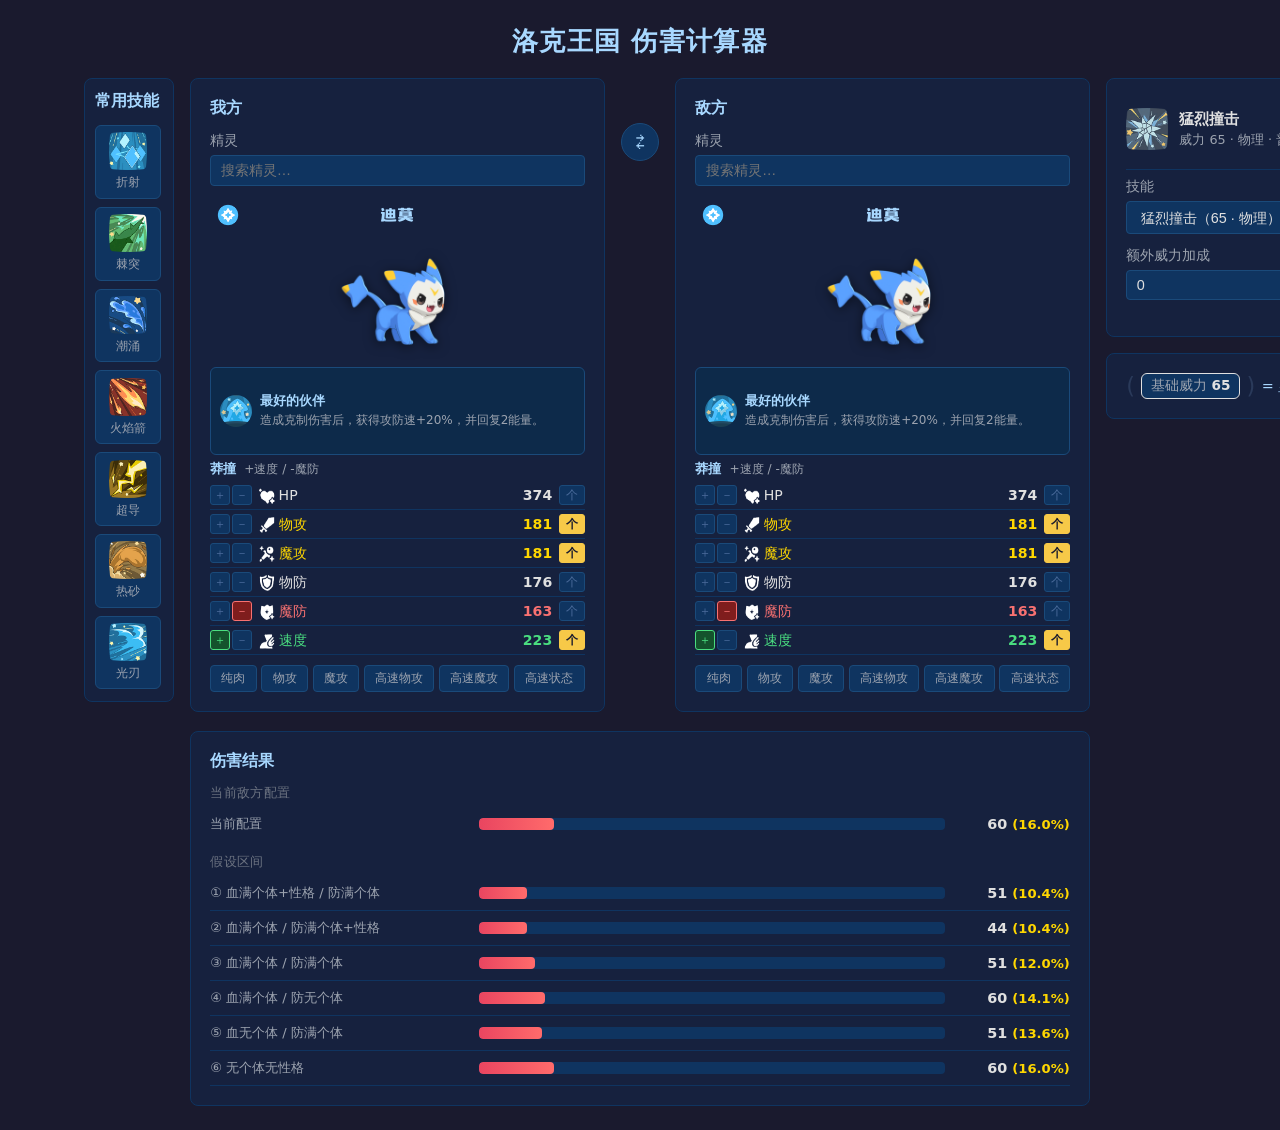
==== index.html @ 35000015 "update" ====
<!DOCTYPE html>
<html lang="zh-CN">
<head>
  <meta charset="UTF-8">
  <meta name="viewport" content="width=device-width, initial-scale=1.0">
  <title>洛克王国 伤害计算器</title>
  <link rel="stylesheet" href="style.css">
</head>
<body>
  <div class="app">
    <h1>洛克王国 伤害计算器</h1>

    <div class="battle-row">
      <section class="panel common-moves-panel">
        <h2>常用技能</h2>
        <div id="common-moves" class="common-moves-grid"></div>
      </section>

      <section class="panel attacker-panel">
        <h2>我方</h2>
        <label>精灵
          <div class="csearch-wrap">
            <input type="text" id="attacker-search-input" class="csearch-input" placeholder="搜索精灵…" autocomplete="off" spellcheck="false">
            <div id="attacker-search-list" class="csearch-list" hidden></div>
          </div>
          <select id="attacker-select" hidden></select>
        </label>
        <div id="attacker-stats" class="stat-grid"></div>
        <div id="attacker-presets" class="attacker-presets"></div>
      </section>

      <div class="swap-col">
        <button id="swap-btn" title="交换攻守精灵">⇄</button>
      </div>

      <section class="panel defender-panel">
        <h2>敌方</h2>
        <label>精灵
          <div class="csearch-wrap">
            <input type="text" id="defender-search-input" class="csearch-input" placeholder="搜索精灵…" autocomplete="off" spellcheck="false">
            <div id="defender-search-list" class="csearch-list" hidden></div>
          </div>
          <select id="defender-select" hidden></select>
        </label>
        <div id="defender-stats" class="stat-grid"></div>
        <div id="defender-presets" class="attacker-presets"></div>
      </section>
      <div class="move-col">
        <section class="panel move-panel">
          <div id="move-info-bar" class="move-info-bar"></div>
          <label class="move-select-label">技能<select id="move-select"></select></label>
          <div class="param-row">
            <label>额外威力加成<input id="extra-power" type="number" value="0" min="0"></label>
            <label>我方攻击 Buff<input id="atk-buff" type="number" value="0" step="1"></label>
            <label>敌方防守 Buff<input id="def-buff" type="number" value="0" step="1"></label>
          </div>
        </section>
        <section class="panel power-panel" id="power-panel">
          <div id="power-breakdown" class="power-breakdown"></div>
        </section>
      </div>
    </div>

    <section class="panel result-panel" id="result-panel" hidden>
      <h2>伤害结果</h2>
      <p class="result-subtitle">当前敌方配置</p>
      <div id="result-current"></div>
      <p class="result-subtitle" style="margin-top:0.8rem">假设区间</p>
      <div id="result-bars"></div>
    </section>
  </div>

  <script src="data/moves.js"></script>
  <script src="data/creatures.js"></script>
  <script src="calculator.js"></script>
  <script src="app.js"></script>
</body>
</html>
---- style.css ----
@font-face {
  font-family: "MIANFEIZITI";
  src: url("assets/fonts/MIANFEIZITI.ttf") format("truetype");
}

*, *::before, *::after { box-sizing: border-box; margin: 0; padding: 0; }

body {
  font-family: 'Segoe UI', system-ui, sans-serif;
  background: #1a1a2e;
  color: #e0e0e0;
  min-height: 100vh;
  padding: 1.5rem;
}

.app { max-width: 900px; margin: 0 auto; display: flex; flex-direction: column; gap: 1.2rem; }

h1 { text-align: center; font-size: 1.6rem; color: #a8d8ff; letter-spacing: 0.05em; }
h2 { font-size: 1rem; color: #a8d8ff; margin-bottom: 0.8rem; }

.panel { background: #16213e; border: 1px solid #0f3460; border-radius: 8px; padding: 1.2rem; }

.battle-row {
  display: grid;
  grid-template-columns: auto 1fr auto 1fr auto;
  gap: 1rem;
  align-items: start;
  margin-left: calc(-90px - 1rem);
  width: calc(100% + 90px + 1rem + 600px + 1rem);
}
.common-moves-panel { width: 90px; padding: 0.75rem 0.6rem; flex-shrink: 0; }
.move-col { width: 600px; display: flex; flex-direction: column; gap: 1rem; }
.move-col .power-panel { margin: 0; }

/* 精灵搜索下拉 */
.csearch-wrap { position: relative; }

.csearch-input {
  background: #0f3460;
  color: #e0e0e0;
  border: 1px solid #1a4a7a;
  border-radius: 4px;
  padding: 0.4rem 0.6rem;
  font-size: 0.9rem;
  width: 100%;
}
.csearch-input:focus { outline: 2px solid #a8d8ff; }

.csearch-list {
  position: absolute;
  top: calc(100% + 2px);
  left: 0; right: 0;
  background: #0f3460;
  border: 1px solid #1a4a7a;
  border-radius: 4px;
  max-height: 220px;
  overflow-y: auto;
  z-index: 100;
  box-shadow: 0 4px 12px rgba(0,0,0,0.5);
}

.csearch-item {
  padding: 0.35rem 0.6rem;
  font-size: 0.88rem;
  cursor: pointer;
  color: #e0e0e0;
}
.csearch-item:hover { background: #1a4a7a; color: #fff; }

.swap-col {
  display: flex;
  align-items: center;
  justify-content: center;
  padding-top: 2.8rem;
}

#swap-btn {
  background: #0f3460;
  border: 1px solid #1a4a7a;
  border-radius: 50%;
  color: #a8d8ff;
  font-size: 1.3rem;
  width: 2.4rem;
  height: 2.4rem;
  cursor: pointer;
  display: flex;
  align-items: center;
  justify-content: center;
  transition: background 0.15s, color 0.15s, transform 0.2s;
  line-height: 1;
}
#swap-btn:hover { background: #1a4a7a; color: #fff; transform: rotate(180deg); }

label { display: flex; flex-direction: column; gap: 0.3rem; font-size: 0.85rem; color: #9ca3af; }

select, input[type="number"] {
  background: #0f3460;
  color: #e0e0e0;
  border: 1px solid #1a4a7a;
  border-radius: 4px;
  padding: 0.4rem 0.6rem;
  font-size: 0.9rem;
  width: 100%;
}
select:focus, input:focus { outline: 2px solid #a8d8ff; }

.stat-grid { margin-top: 0.8rem; }
.stat-label {
  position: relative;
  display: flex;
  align-items: center;
  gap: 0.4rem;
  color: #a8d8ff;
  margin-bottom: 0.4rem;
  height: 32px;
}
.stat-label-name {
  font-size: 1.1rem;
  white-space: nowrap;
  position: absolute;
  left: 50%;
  transform: translateX(-50%);
  font-family: "MIANFEIZITI" !important;
  font-variant-numeric: tabular-nums;
  font-feature-settings: 'tnum';
}
.stat-label-types { display: flex; align-items: center; gap: 0.25rem; flex-shrink: 0; }
.stat-label .boss-btn { margin-left: auto; flex-shrink: 0; }
.stat-row {
  display: flex;
  justify-content: space-between;
  padding: 0.2rem 0;
  font-size: 0.88rem;
  border-bottom: 1px solid #0f3460;
}
.stat-row span:last-child { font-weight: 600; color: #e0e0e0; }

/* 我方可交互属性行 */
.stat-row--interactive {
  display: flex;
  align-items: center;
  gap: 0.4rem;
  padding: 0.25rem 0;
  border-bottom: 1px solid #0f3460;
}
.stat-row--interactive .stat-name  { flex: 1; font-size: 0.88rem; }
.stat-row--interactive .stat-value { font-weight: 600; color: #e0e0e0; font-size: 0.88rem; min-width: 2.8rem; text-align: right; }

.nature-btns { display: flex; gap: 2px; flex-shrink: 0; }

.nature-btn {
  width: 20px; height: 20px;
  border: 1px solid #1a4a7a;
  border-radius: 3px;
  font-size: 0.72rem;
  cursor: pointer;
  background: #0f3460;
  color: #4a6a9a;
  display: flex; align-items: center; justify-content: center;
  line-height: 1;
  transition: background 0.15s, color 0.15s;
}
.nature-btn--plus.active  { background: #14532d; border-color: #4ade80; color: #4ade80; }
.nature-btn--minus.active { background: #7f1d1d; border-color: #f87171; color: #f87171; }
.nature-btn:not(.active):hover { background: #1a4a7a; color: #9ca3af; }

.stat--iv     { color: #ffd700 !important; }
.stat--boost  { color: #4ade80 !important; }
.stat--reduce { color: #f87171 !important; }

/* creature number */
.creature-no {
  font-size: 0.75rem;
  color: #6b7280;
  margin-right: 0.4rem;
  font-variant-numeric: tabular-nums;
}

/* stat icons */
.stat-icon {
  width: 16px;
  height: 16px;
  vertical-align: middle;
  margin-right: 4px;
  image-rendering: auto;
}

/* type badges */
.type-icon {
  height: 28px;
  width: auto;
  vertical-align: middle;
  margin-left: 4px;
  border-radius: 3px;
}
.type-badge {
  display: inline-block;
  padding: 1px 7px;
  border-radius: 10px;
  font-size: 0.75rem;
  font-weight: 600;
  color: #fff;
  vertical-align: middle;
  margin-left: 4px;
  text-shadow: 0 1px 2px rgba(0,0,0,0.5);
}

/* creature image */
.creature-img-area {
  position: relative;
}
.boss-btn {
  width: 32px;
  height: 32px;
  padding: 0;
  background: #1a1a2e;
  border: 2px solid #4a6a9a;
  border-radius: 50%;
  color: #9ca3af;
  font-size: 0.75rem;
  cursor: pointer;
  display: flex;
  align-items: center;
  justify-content: center;
  transition: background 0.15s, color 0.15s, border-color 0.15s;
}
.boss-btn:hover { background: #1a4a7a; color: #e0e0e0; }
.boss-btn.active { background: #7c2d12; border-color: #f97316; color: #f97316; font-weight: 600; }

.creature-img-wrap {
  display: flex;
  align-items: center;
  justify-content: center;
  margin: 0.6rem 0 0.4rem;
}
.creature-img-wrap.has-forms {
  justify-content: space-between;
}
.form-arrow {
  display: flex;
  flex-direction: column;
  align-items: center;
  gap: 0.2rem;
  background: rgba(168,216,255,0.05);
  border: 1px solid rgba(168,216,255,0.2);
  border-radius: 8px;
  color: #a8d8ff;
  cursor: pointer;
  padding: 0.5rem 0.7rem;
  opacity: 0.55;
  transition: opacity 0.15s, background 0.15s;
  flex-shrink: 0;
}
.form-arrow:hover { opacity: 1; background: rgba(168,216,255,0.12); }
.arrow-icon { font-size: 2.4rem; line-height: 1; }
.arrow-text { font-size: 0.7rem; white-space: nowrap; }
.creature-img {
  max-height: 120px;
  max-width: 100%;
  image-rendering: auto;
  filter: drop-shadow(0 2px 6px rgba(0,0,0,0.5));
}

.ability-block {
  display: flex;
  align-items: center;
  gap: 0.5rem;
  padding: 0.45rem 0.55rem;
  margin-bottom: 0.35rem;
  background: #0d2a4a;
  border: 1px solid #1a4a7a;
  border-radius: 6px;
  height: 5.5rem;
  overflow: hidden;
  box-sizing: border-box;
}
.ability-icon {
  width: 32px;
  height: 32px;
  border-radius: 4px;
  flex-shrink: 0;
}
.ability-info {
  display: flex;
  flex-direction: column;
  gap: 0.15rem;
  min-width: 0;
}
.ability-name {
  font-size: 0.82rem;
  font-weight: 600;
  color: #a8d8ff;
}
.ability-desc {
  font-size: 0.75rem;
  color: #9ca3af;
  line-height: 1.4;
}

.nature-label {
  font-size: 0.82rem;
  color: #9ca3af;
  margin: 0.3rem 0 0.2rem;
  display: flex;
  gap: 0.5rem;
  align-items: baseline;
}
.nature-name  { color: #a8d8ff; font-weight: 600; }
.nature-detail { font-size: 0.76rem; }

.iv-btn {
  flex-shrink: 0;
  padding: 0 6px; height: 20px;
  border: 1px solid #1a4a7a;
  border-radius: 3px;
  font-size: 0.72rem;
  cursor: pointer;
  background: #0f3460;
  color: #4a6a9a;
  transition: background 0.15s, color 0.15s;
}
.iv-btn.active { background: #f7c948; border-color: #f7c948; color: #1a1a2e; font-weight: 700; }
.iv-btn:not(.active):hover { background: #1a4a7a; color: #9ca3af; }

/* 预设配方按钮栏 */
.attacker-presets { display: flex; flex-wrap: nowrap; gap: 0.3rem; margin-top: 0.6rem; }
.preset-btn {
  flex: 1 1 auto;
  text-align: center;
  padding: 0.25rem 0;
  background: #0f3460; border: 1px solid #1a4a7a; border-radius: 4px;
  cursor: pointer; color: #9ca3af; font-size: 0.78rem;
  white-space: nowrap;
  transition: background 0.15s, border-color 0.15s, color 0.15s;
}
.preset-btn:hover { background: #1a4a7a; color: #e0e0e0; }
.preset-btn.active { border-color: #a8d8ff; color: #a8d8ff; background: #0d2a50; }

/* 常用技能快捷栏 */
.common-moves-grid { display: flex; flex-direction: column; gap: 0.5rem; margin-top: 0.4rem; }
.common-move-btn {
  display: flex; flex-direction: column; align-items: center; gap: 0.25rem;
  padding: 0.4rem 0.5rem; width: 66px;
  background: #0f3460; border: 1px solid #1a4a7a; border-radius: 6px;
  cursor: pointer; color: #9ca3af; font-size: 0.75rem;
  transition: background 0.15s, border-color 0.15s, color 0.15s;
  overflow: hidden;
}
.common-move-btn img { width: 38px; height: 38px; border-radius: 4px; }
.common-move-btn:hover { background: #1a4a7a; color: #e0e0e0; }
.common-move-btn.active { border-color: #a8d8ff; color: #a8d8ff; background: #0d2a50; }

/* 技能信息栏（下拉框上方）*/
.move-info-bar {
  display: flex; align-items: center; gap: 0.7rem;
  padding: 0 0 0.6rem; margin-bottom: 0.5rem;
  border-bottom: 1px solid #0f3460;
  height: 4.5rem; overflow: hidden; box-sizing: border-box;
}

.move-effect-toggles {
  margin-left: auto;
  display: flex;
  flex-direction: column;
  gap: 4px;
  align-self: center;
  flex-shrink: 0;
}

/* 威力计算过程 */
.power-breakdown {
  display: flex;
  align-items: center;
  flex-wrap: wrap;
  gap: 0.4rem;
  font-size: 0.85rem;
}
.pw-chip {
  padding: 0.2rem 0.55rem;
  background: #0f3460;
  border: 1px solid #1a4a7a;
  border-radius: 6px;
  color: #9ca3af;
  white-space: nowrap;
}
.pw-chip b { color: #e0e0e0; }
.pw-chip--base   { border-color: #e0e0e0; color: #9ca3af; }
.pw-chip--base b { color: #e0e0e0; }
.pw-chip--bonus  { border-color: #a8d8ff; color: #9ca3af; }
.pw-chip--bonus b { color: #a8d8ff; }
.pw-chip--buff   { border-color: #4ade80; color: #9ca3af; }
.pw-chip--buff b { color: #4ade80; }
.pw-chip--stab   { border-color: #f7c948; color: #9ca3af; }
.pw-chip--stab b { color: #f7c948; }
.pw-chip--super  { border-color: #f87171; color: #9ca3af; }
.pw-chip--super b { color: #f87171; }
.pw-chip--resist { border-color: #60a5fa; color: #9ca3af; }
.pw-chip--resist b { color: #60a5fa; }
.pw-sep   { color: #4a6a9a; font-size: 0.8rem; }
.pw-paren { color: #2a3a5a; font-size: 1.4rem; line-height: 1; }
.pw-result { font-size: 0.9rem; color: #a8d8ff; }
.pw-result b { font-size: 1rem; color: #fff; }
.energy-stepper {
  display: flex;
  align-items: center;
  gap: 4px;
}
.stepper-label {
  font-size: 0.73rem;
  color: #9ca3af;
  white-space: nowrap;
}
.stepper-btn {
  width: 22px; height: 22px;
  border: 1px solid #1a4a7a;
  border-radius: 3px;
  font-size: 1rem;
  line-height: 1;
  cursor: pointer;
  background: #0f3460;
  color: #a8d8ff;
  display: flex; align-items: center; justify-content: center;
  transition: background 0.15s;
}
.stepper-btn:hover { background: #1a4a7a; }
.stepper-val {
  min-width: 1.4rem;
  text-align: center;
  font-weight: 700;
  color: #e0e0e0;
  font-size: 0.9rem;
}

.effect-toggle {
  padding: 2px 8px;
  border: 1px solid #1a4a7a;
  border-radius: 4px;
  font-size: 0.75rem;
  cursor: pointer;
  background: #0f3460;
  color: #4a6a9a;
  transition: background 0.15s, color 0.15s, border-color 0.15s;
  white-space: nowrap;
}
.effect-toggle.active  { background: #14532d; border-color: #4ade80; color: #4ade80; font-weight: 600; }
.effect-toggle:not(.active):hover { background: #1a4a7a; color: #9ca3af; }
.move-info-icon { width: 42px; height: 42px; border-radius: 6px; flex-shrink: 0; }
.move-info-text { display: flex; flex-direction: column; gap: 0.15rem; }
.move-info-name  { font-weight: 600; font-size: 0.95rem; color: #e0e0e0; }
.move-info-stats { font-size: 0.8rem; color: #9ca3af; }
.move-note { font-size: 0.78rem; color: #f7c948; }

/* 技能下拉标签 */
.move-select-label { display: flex; flex-direction: column; gap: 0.3rem; font-size: 0.85rem; color: #9ca3af; margin-bottom: 0.8rem; }

.param-row { display: grid; grid-template-columns: 1fr 1fr 1fr; gap: 0.8rem; margin-bottom: 1rem; }


.bar-row {
  display: grid;
  grid-template-columns: 16rem 1fr 7rem;
  align-items: center;
  gap: 0.8rem;
  padding: 0.5rem 0;
  border-bottom: 1px solid #0f3460;
}
.bar-row--absolute {
  border-top: 2px solid #2a4a7a;
  margin-top: 0.4rem;
  padding-top: 0.6rem;
}
.bar-row--current { border-bottom: none; }
.bar-fill--current { background: linear-gradient(90deg, #60a5fa, #93c5fd); }

.result-subtitle {
  font-size: 0.8rem;
  color: #6b7280;
  margin-bottom: 0.3rem;
  font-weight: 500;
  letter-spacing: 0.03em;
}

.bar-label { font-size: 0.82rem; color: #9ca3af; }
.bar-track { background: #0f3460; border-radius: 4px; height: 12px; overflow: hidden; }
.bar-fill {
  height: 100%;
  background: linear-gradient(90deg, #e94560, #ff6b6b);
  border-radius: 4px;
  transition: width 0.4s ease;
}
.bar-row--absolute .bar-fill { background: linear-gradient(90deg, #f7c948, #ffe080); }

.bar-value { font-size: 0.9rem; font-weight: 600; text-align: right; }
.bar-pct { color: #ffd700; font-size: 0.82rem; }

@media (max-width: 600px) {
  .battle-row, .param-row { grid-template-columns: 1fr; }
  .bar-row { grid-template-columns: 1fr auto; }
  .bar-track { display: none; }
}
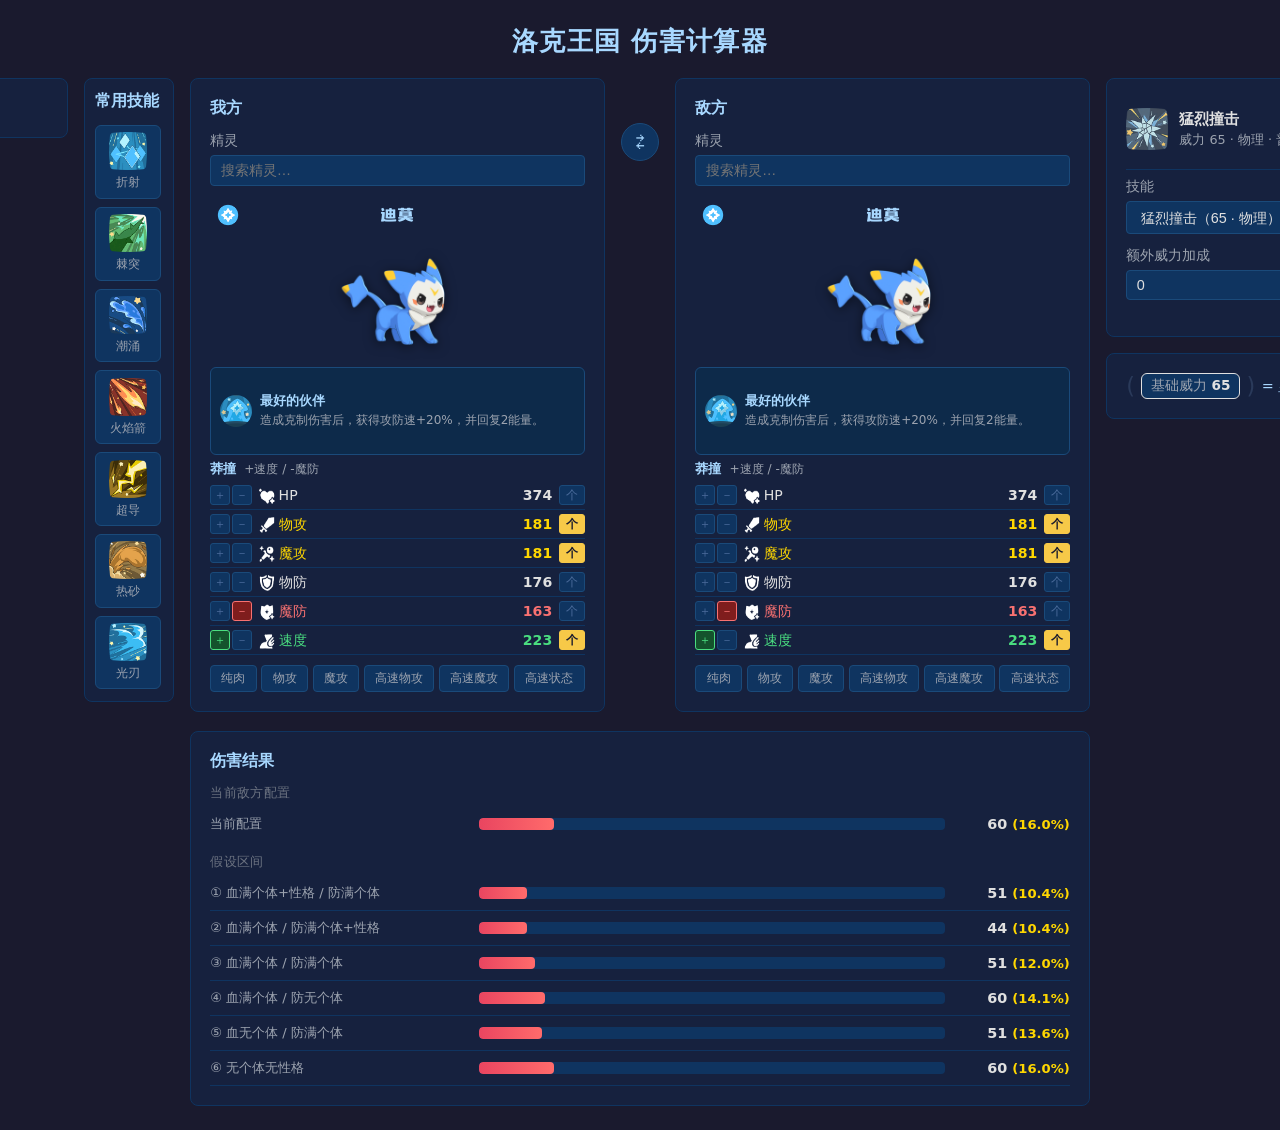
==== commit 99a4e075: "update" ====
--- a/index.html
+++ b/index.html
@@ -11,6 +11,11 @@
     <h1>洛克王国 伤害计算器</h1>
 
     <div class="battle-row">
+      <section class="panel saved-creatures-panel">
+        <h2>已保存精灵</h2>
+        <div id="saved-creatures" class="saved-creatures-grid"></div>
+      </section>
+
       <section class="panel common-moves-panel">
         <h2>常用技能</h2>
         <div id="common-moves" class="common-moves-grid"></div>
--- a/style.css
+++ b/style.css
@@ -22,12 +22,13 @@
 
 .battle-row {
   display: grid;
-  grid-template-columns: auto 1fr auto 1fr auto;
+  grid-template-columns: auto auto 1fr auto 1fr auto;
   gap: 1rem;
   align-items: start;
-  margin-left: calc(-90px - 1rem);
-  width: calc(100% + 90px + 1rem + 600px + 1rem);
-}
+  margin-left: calc(-500px - 1rem - 90px - 1rem);
+  width: calc(100% + 500px + 1rem + 90px + 1rem + 600px + 1rem);
+}
+.saved-creatures-panel { width: 500px; padding: 0.75rem 0.6rem; flex-shrink: 0; }
 .common-moves-panel { width: 90px; padding: 0.75rem 0.6rem; flex-shrink: 0; }
 .move-col { width: 600px; display: flex; flex-direction: column; gap: 1rem; }
 .move-col .power-panel { margin: 0; }
@@ -338,6 +339,25 @@
 
 /* 常用技能快捷栏 */
 .common-moves-grid { display: flex; flex-direction: column; gap: 0.5rem; margin-top: 0.4rem; }
+.common-move-wrap { position: relative; display: inline-block; width: 66px; }
+.common-move-remove {
+  position: absolute;
+  top: -4px; left: -4px;
+  width: 16px; height: 16px;
+  padding: 0;
+  background: #7f1d1d;
+  border: 1px solid #f87171;
+  border-radius: 50%;
+  color: #f87171;
+  font-size: 0.75rem;
+  line-height: 1;
+  cursor: pointer;
+  display: flex; align-items: center; justify-content: center;
+  z-index: 1;
+  opacity: 0;
+  transition: opacity 0.15s;
+}
+.common-move-wrap:hover .common-move-remove { opacity: 1; }
 .common-move-btn {
   display: flex; flex-direction: column; align-items: center; gap: 0.25rem;
   padding: 0.4rem 0.5rem; width: 66px;
@@ -351,6 +371,21 @@
 .common-move-btn.active { border-color: #a8d8ff; color: #a8d8ff; background: #0d2a50; }
 
 /* 技能信息栏（下拉框上方）*/
+.add-common-btn {
+  margin-left: auto;
+  flex-shrink: 0;
+  padding: 0.25rem 0.6rem;
+  background: #0f3460;
+  border: 1px solid #1a4a7a;
+  border-radius: 4px;
+  color: #9ca3af;
+  font-size: 0.78rem;
+  cursor: pointer;
+  white-space: nowrap;
+  transition: background 0.15s, color 0.15s;
+}
+.add-common-btn:hover { background: #1a4a7a; color: #e0e0e0; }
+
 .move-info-bar {
   display: flex; align-items: center; gap: 0.7rem;
   padding: 0 0 0.6rem; margin-bottom: 0.5rem;
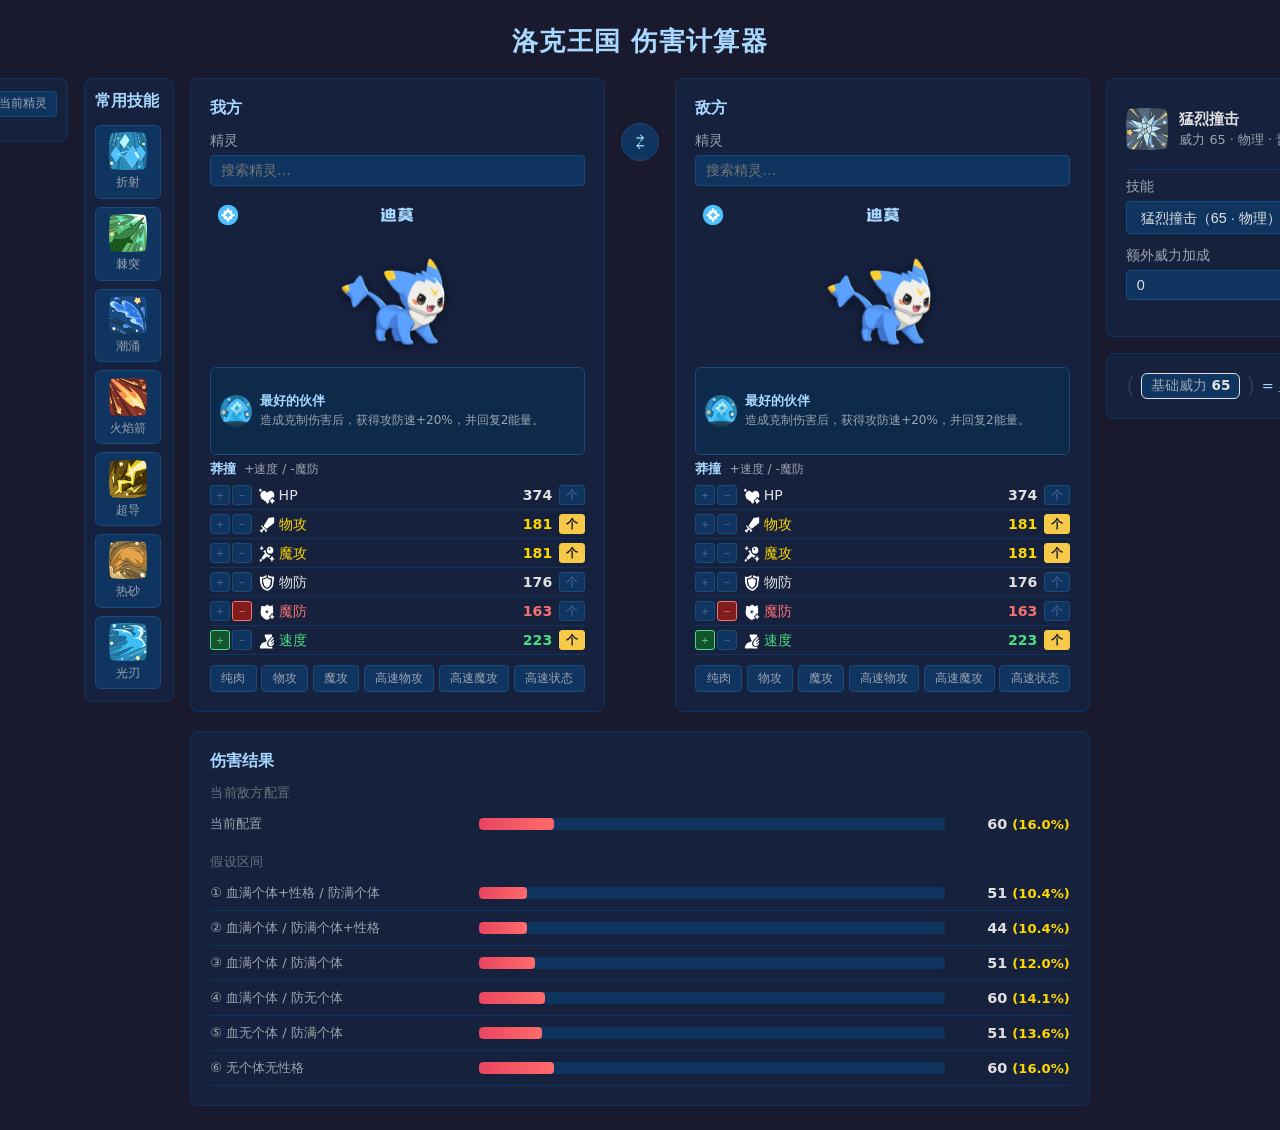
==== commit 00616243: "update" ====
--- a/index.html
+++ b/index.html
@@ -12,7 +12,10 @@
 
     <div class="battle-row">
       <section class="panel saved-creatures-panel">
-        <h2>已保存精灵</h2>
+        <div class="panel-header">
+          <h2>已保存精灵</h2>
+          <button id="save-creature-btn" class="save-creature-btn">保存当前精灵</button>
+        </div>
         <div id="saved-creatures" class="saved-creatures-grid"></div>
       </section>
 
--- a/style.css
+++ b/style.css
@@ -29,6 +29,91 @@
   width: calc(100% + 500px + 1rem + 90px + 1rem + 600px + 1rem);
 }
 .saved-creatures-panel { width: 500px; padding: 0.75rem 0.6rem; flex-shrink: 0; }
+
+.panel-header { display: flex; align-items: center; margin-bottom: 0.8rem; }
+.panel-header h2 { margin-bottom: 0; }
+.save-creature-btn {
+  margin-left: auto;
+  padding: 0.2rem 0.6rem;
+  background: #0f3460;
+  border: 1px solid #1a4a7a;
+  border-radius: 4px;
+  color: #9ca3af;
+  font-size: 0.78rem;
+  cursor: pointer;
+  white-space: nowrap;
+  transition: background 0.15s, color 0.15s;
+}
+.save-creature-btn:hover { background: #1a4a7a; color: #e0e0e0; }
+
+.saved-creatures-grid {
+  display: flex;
+  flex-wrap: wrap;
+  gap: 0.8rem;
+}
+.saved-creature-card {
+  position: relative;
+  display: flex;
+  flex-direction: column;
+  align-items: center;
+  gap: 0.3rem;
+  cursor: pointer;
+  width: 80px;
+  border-radius: 6px;
+  padding: 0.3rem;
+  transition: background 0.15s;
+}
+.saved-creature-card:hover { background: #1a4a7a; }
+.saved-creature-card img {
+  width: 72px;
+  height: 72px;
+  object-fit: contain;
+  filter: drop-shadow(0 2px 4px rgba(0,0,0,0.4));
+}
+.saved-creature-name {
+  font-size: 0.75rem;
+  color: #a8d8ff;
+  text-align: center;
+  word-break: break-all;
+}
+.saved-creature-overlay {
+  display: none;
+  position: absolute;
+  inset: 0;
+  flex-direction: column;
+  align-items: center;
+  justify-content: center;
+  gap: 0.3rem;
+  background: rgba(15, 52, 96, 0.65);
+  border-radius: 6px;
+  padding: 0.3rem;
+}
+.saved-creature-card:hover .saved-creature-overlay,
+.saved-creature-card.pinned .saved-creature-overlay { display: flex; }
+.saved-overlay-btn {
+  width: 100%;
+  padding: 0.2rem 0;
+  font-size: 0.7rem;
+  border-radius: 3px;
+  cursor: pointer;
+  border: 1px solid #1a4a7a;
+  background: #0f3460;
+  color: #e0e0e0;
+  transition: background 0.15s;
+}
+.saved-overlay-btn:hover { background: #1a4a7a; }
+.saved-overlay-btn--remove { background: #7f1d1d; border-color: #f87171; color: #f87171; }
+.saved-overlay-btn--remove:hover { background: #991b1b; }
+.saved-rename-input {
+  width: 100%;
+  padding: 0.2rem 0.3rem;
+  font-size: 0.7rem;
+  background: #0f3460;
+  border: 1px solid #a8d8ff;
+  border-radius: 3px;
+  color: #e0e0e0;
+  outline: none;
+}
 .common-moves-panel { width: 90px; padding: 0.75rem 0.6rem; flex-shrink: 0; }
 .move-col { width: 600px; display: flex; flex-direction: column; gap: 1rem; }
 .move-col .power-panel { margin: 0; }
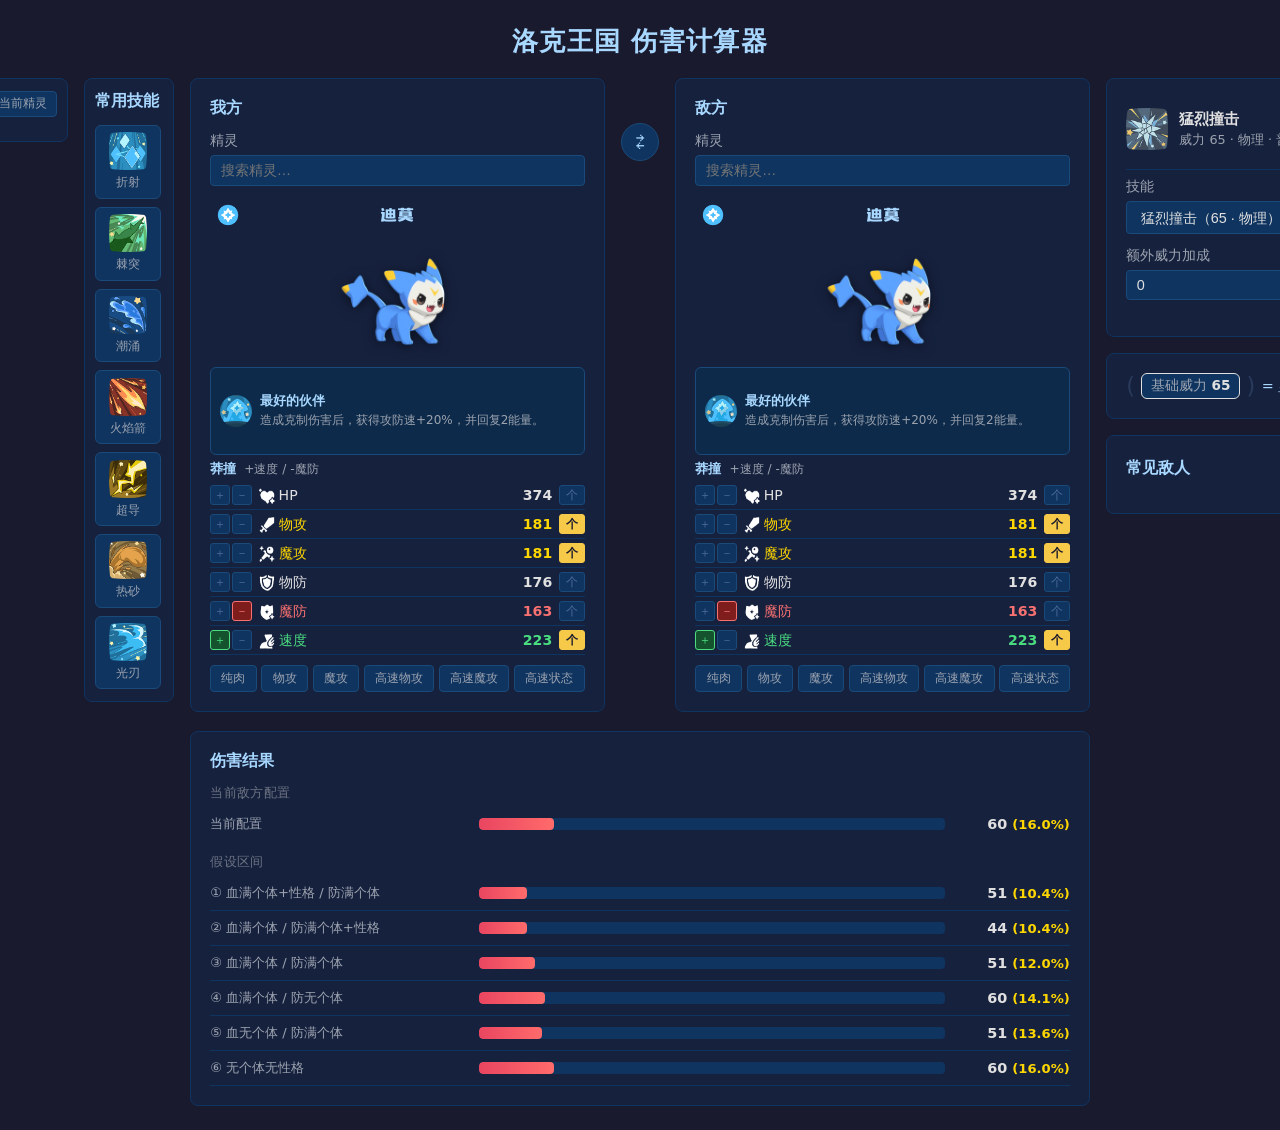
==== commit 5413ede7: "update" ====
--- a/index.html
+++ b/index.html
@@ -66,6 +66,13 @@
         <section class="panel power-panel" id="power-panel">
           <div id="power-breakdown" class="power-breakdown"></div>
         </section>
+        <section class="panel common-enemies-panel">
+          <div class="panel-header">
+            <h2>常见敌人</h2>
+            <button id="save-enemy-btn" class="save-creature-btn">保存当前敌人</button>
+          </div>
+          <div id="common-enemies" class="common-enemies-grid"></div>
+        </section>
       </div>
     </div>
 
--- a/style.css
+++ b/style.css
@@ -49,24 +49,26 @@
 .saved-creatures-grid {
   display: flex;
   flex-wrap: wrap;
-  gap: 0.8rem;
+  gap: 0.4rem;
 }
 .saved-creature-card {
   position: relative;
   display: flex;
   flex-direction: column;
   align-items: center;
-  gap: 0.3rem;
-  cursor: pointer;
-  width: 80px;
+  gap: 0.2rem;
+  cursor: grab;
+  width: 72px;
   border-radius: 6px;
-  padding: 0.3rem;
+  padding: 0.25rem;
   transition: background 0.15s;
 }
-.saved-creature-card:hover { background: #1a4a7a; }
+.saved-creature-card:hover { background: rgba(26, 74, 122, 0.6); }
+.saved-creature-card.dragging { opacity: 0.4; cursor: grabbing; }
+.saved-creature-card.drag-over { outline: 2px solid #a8d8ff; background: rgba(26, 74, 122, 0.6); }
 .saved-creature-card img {
-  width: 72px;
-  height: 72px;
+  width: 62px;
+  height: 62px;
   object-fit: contain;
   filter: drop-shadow(0 2px 4px rgba(0,0,0,0.4));
 }
@@ -116,7 +118,41 @@
 }
 .common-moves-panel { width: 90px; padding: 0.75rem 0.6rem; flex-shrink: 0; }
 .move-col { width: 600px; display: flex; flex-direction: column; gap: 1rem; }
-.move-col .power-panel { margin: 0; }
+.move-col .power-panel,
+.move-col .common-enemies-panel { margin: 0; }
+.common-enemies-grid { display: flex; flex-wrap: wrap; gap: 0.4rem; margin-top: 0.4rem; }
+.common-enemy-card {
+  position: relative;
+  display: flex;
+  flex-direction: column;
+  align-items: center;
+  gap: 0.2rem;
+  cursor: pointer;
+  width: 72px;
+  border-radius: 6px;
+  padding: 0.25rem;
+  transition: background 0.15s;
+}
+.common-enemy-card:hover { background: rgba(26, 74, 122, 0.6); }
+.common-enemy-card img { width: 62px; height: 62px; object-fit: contain; filter: drop-shadow(0 2px 4px rgba(0,0,0,0.4)); }
+.common-enemy-remove {
+  position: absolute;
+  top: -4px; left: -4px;
+  width: 16px; height: 16px;
+  padding: 0;
+  background: #7f1d1d;
+  border: 1px solid #f87171;
+  border-radius: 50%;
+  color: #f87171;
+  font-size: 0.75rem;
+  line-height: 1;
+  cursor: pointer;
+  display: flex; align-items: center; justify-content: center;
+  z-index: 1;
+  opacity: 0;
+  transition: opacity 0.15s;
+}
+.common-enemy-card:hover .common-enemy-remove { opacity: 1; }
 
 /* 精灵搜索下拉 */
 .csearch-wrap { position: relative; }
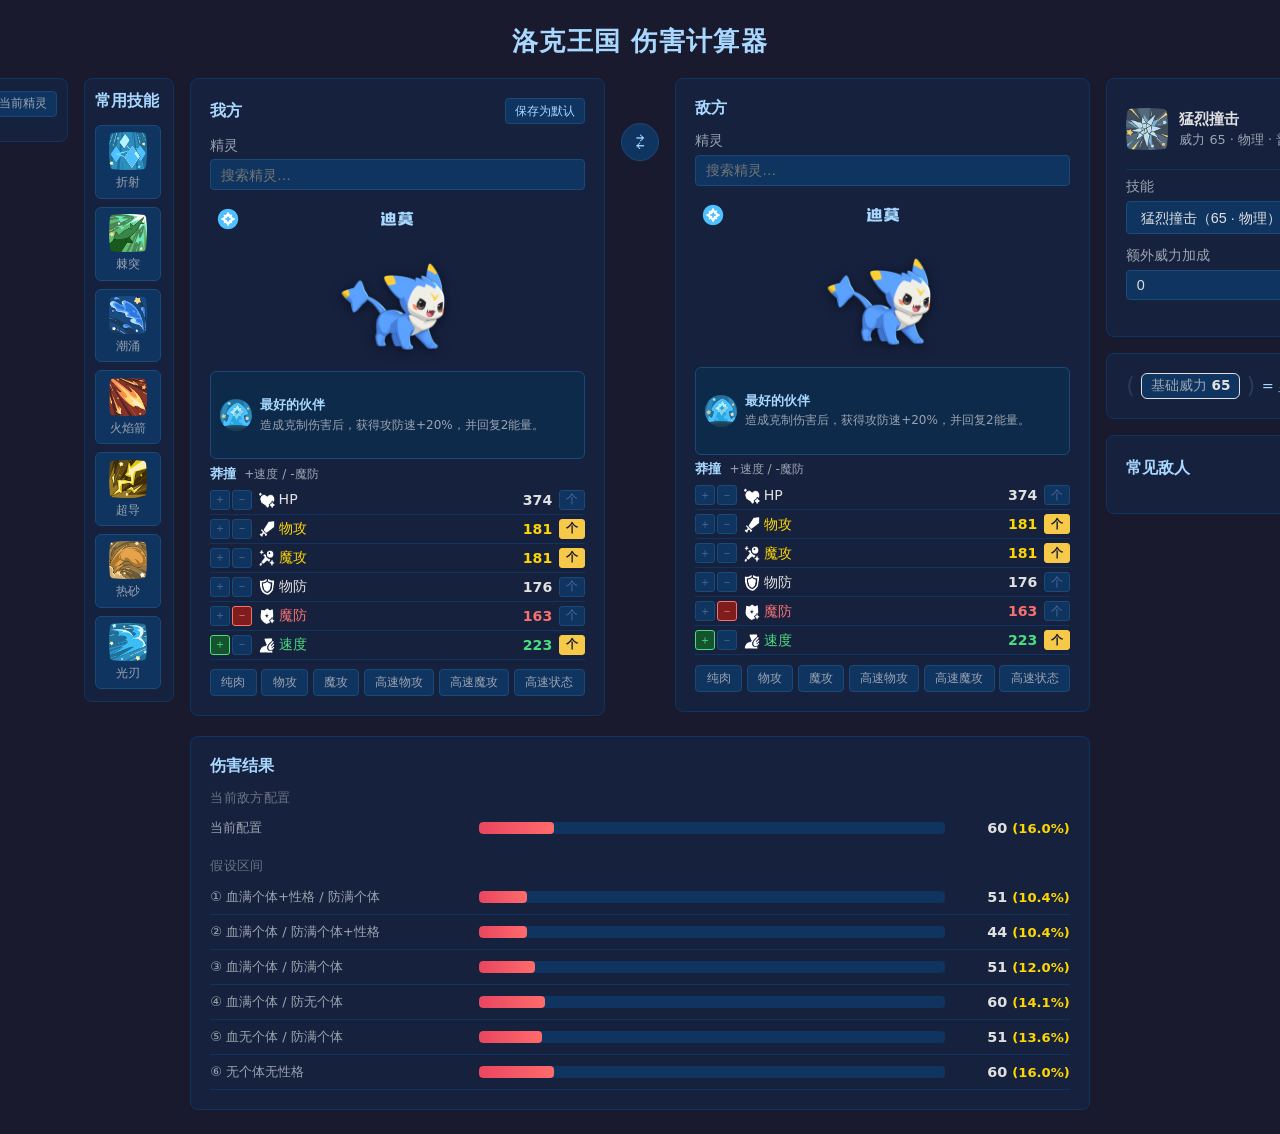
==== commit 2fd3c7db: "update" ====
--- a/index.html
+++ b/index.html
@@ -25,7 +25,10 @@
       </section>
 
       <section class="panel attacker-panel">
-        <h2>我方</h2>
+        <div class="panel-header">
+          <h2>我方</h2>
+          <div id="attacker-default-btns" class="attacker-default-btns"></div>
+        </div>
         <label>精灵
           <div class="csearch-wrap">
             <input type="text" id="attacker-search-input" class="csearch-input" placeholder="搜索精灵…" autocomplete="off" spellcheck="false">
--- a/style.css
+++ b/style.css
@@ -45,6 +45,24 @@
   transition: background 0.15s, color 0.15s;
 }
 .save-creature-btn:hover { background: #1a4a7a; color: #e0e0e0; }
+
+.attacker-default-btns { display: flex; gap: 0.35rem; margin-left: auto; }
+.default-save-btn, .default-reset-btn {
+  padding: 0.2rem 0.55rem;
+  border-radius: 4px;
+  font-size: 0.75rem;
+  cursor: pointer;
+  white-space: nowrap;
+  transition: background 0.15s, color 0.15s;
+}
+.default-save-btn {
+  background: #0f3460; border: 1px solid #1a4a7a; color: #a8d8ff;
+}
+.default-save-btn:hover { background: #1a4a7a; color: #e0e0e0; }
+.default-reset-btn {
+  background: #3b0a0a; border: 1px solid #f87171; color: #f87171;
+}
+.default-reset-btn:hover { background: #7f1d1d; color: #fca5a5; }
 
 .saved-creatures-grid {
   display: flex;
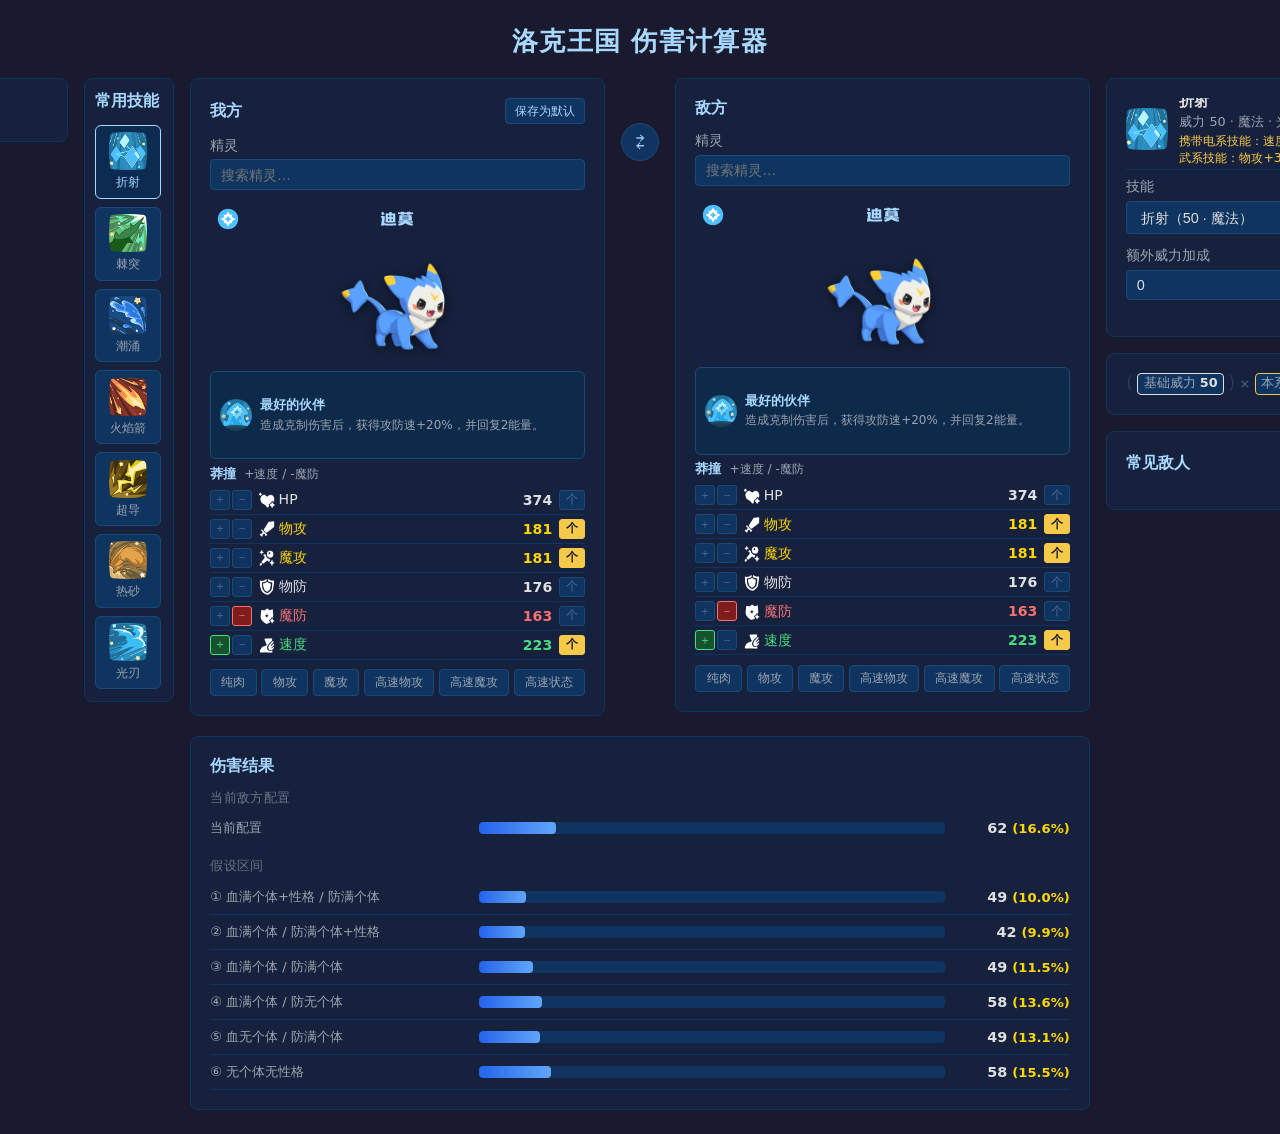
==== commit 38a31202: "update" ====
--- a/index.html
+++ b/index.html
@@ -72,6 +72,7 @@
         <section class="panel common-enemies-panel">
           <div class="panel-header">
             <h2>常见敌人</h2>
+            <button id="lock-enemy-btn" class="lock-enemy-btn">锁定敌方阵容</button>
             <button id="save-enemy-btn" class="save-creature-btn">保存当前敌人</button>
           </div>
           <div id="common-enemies" class="common-enemies-grid"></div>
--- a/style.css
+++ b/style.css
@@ -32,8 +32,28 @@
 
 .panel-header { display: flex; align-items: center; margin-bottom: 0.8rem; }
 .panel-header h2 { margin-bottom: 0; }
+.lock-enemy-btn {
+  margin-left: auto;
+  margin-right: 0.4rem;
+  padding: 0.2rem 0.6rem;
+  background: #0f3460;
+  border: 1px solid #1a4a7a;
+  border-radius: 4px;
+  color: #9ca3af;
+  font-size: 0.78rem;
+  cursor: pointer;
+  white-space: nowrap;
+  transition: background 0.15s, color 0.15s, border-color 0.15s;
+}
+.lock-enemy-btn:hover { background: #1a4a7a; color: #e0e0e0; }
+.lock-enemy-btn.active {
+  background: #5a2d00;
+  border-color: #c07830;
+  color: #ffcc88;
+}
+.lock-enemy-btn.active:hover { background: #7a3e00; }
 .save-creature-btn {
-  margin-left: auto;
+  margin-left: 0;
   padding: 0.2rem 0.6rem;
   background: #0f3460;
   border: 1px solid #1a4a7a;
@@ -82,6 +102,23 @@
   transition: background 0.15s;
 }
 .saved-creature-card:hover { background: rgba(26, 74, 122, 0.6); }
+.saved-creature-remove {
+  position: absolute;
+  top: -4px; left: -4px;
+  width: 16px; height: 16px;
+  padding: 0;
+  background: #7f1d1d;
+  border: 1px solid #f87171;
+  border-radius: 50%;
+  color: #f87171;
+  font-size: 0.75rem;
+  line-height: 1;
+  cursor: pointer;
+  opacity: 0;
+  transition: opacity 0.15s;
+  z-index: 10;
+}
+.saved-creature-card:hover .saved-creature-remove { opacity: 1; }
 .saved-creature-card.dragging { opacity: 0.4; cursor: grabbing; }
 .saved-creature-card.drag-over { outline: 2px solid #a8d8ff; background: rgba(26, 74, 122, 0.6); }
 .saved-creature-card img {
@@ -124,6 +161,8 @@
 .saved-overlay-btn:hover { background: #1a4a7a; }
 .saved-overlay-btn--remove { background: #7f1d1d; border-color: #f87171; color: #f87171; }
 .saved-overlay-btn--remove:hover { background: #991b1b; }
+.saved-overlay-btn--overwrite { background: #713f12; border-color: #fbbf24; color: #fbbf24; }
+.saved-overlay-btn--overwrite:hover { background: #92400e; }
 .saved-rename-input {
   width: 100%;
   padding: 0.2rem 0.3rem;
@@ -151,7 +190,35 @@
   padding: 0.25rem;
   transition: background 0.15s;
 }
+.enemy-bar-track {
+  width: 100%;
+  height: 4px;
+  background: #1a3050;
+  border-radius: 2px;
+  margin-top: 0.25rem;
+  overflow: hidden;
+}
+.enemy-bar-fill {
+  height: 100%;
+  background: #3b82f6;
+  border-radius: 2px;
+  transition: width 0.2s, background 0.2s;
+}
+.enemy-dmg-value {
+  font-size: 0.65rem;
+  color: #9ca3af;
+  text-align: center;
+  margin-top: 0.1rem;
+  white-space: nowrap;
+}
+.enemy-dmg-value .bar-pct { color: #6b7280; }
+.enemy-bar-fill.bar--yellow { background: #eab308; }
+.enemy-bar-fill.bar--red    { background: #ef4444; }
+
+.common-enemy-card { cursor: grab; }
 .common-enemy-card:hover { background: rgba(26, 74, 122, 0.6); }
+.common-enemy-card.dragging { opacity: 0.4; cursor: grabbing; }
+.common-enemy-card.drag-over { outline: 2px solid #a8d8ff; background: rgba(26, 74, 122, 0.6); }
 .common-enemy-card img { width: 62px; height: 62px; object-fit: contain; filter: drop-shadow(0 2px 4px rgba(0,0,0,0.4)); }
 .common-enemy-remove {
   position: absolute;
@@ -496,7 +563,10 @@
   opacity: 0;
   transition: opacity 0.15s;
 }
+.common-move-wrap { cursor: grab; }
 .common-move-wrap:hover .common-move-remove { opacity: 1; }
+.common-move-wrap.dragging { opacity: 0.4; cursor: grabbing; }
+.common-move-wrap.drag-over { outline: 2px solid #a8d8ff; border-radius: 6px; }
 .common-move-btn {
   display: flex; flex-direction: column; align-items: center; gap: 0.25rem;
   padding: 0.4rem 0.5rem; width: 66px;
@@ -544,16 +614,16 @@
 /* 威力计算过程 */
 .power-breakdown {
   display: flex;
-  align-items: center;
   flex-wrap: wrap;
-  gap: 0.4rem;
-  font-size: 0.85rem;
+  align-items: center;
+  gap: 0.2rem 0.25rem;
+  font-size: 0.8rem;
 }
 .pw-chip {
-  padding: 0.2rem 0.55rem;
-  background: #0f3460;
-  border: 1px solid #1a4a7a;
-  border-radius: 6px;
+  padding: 0.1rem 0.35rem;
+  background: #0f3460;
+  border: 1px solid #1a4a7a;
+  border-radius: 4px;
   color: #9ca3af;
   white-space: nowrap;
 }
@@ -570,10 +640,10 @@
 .pw-chip--super b { color: #f87171; }
 .pw-chip--resist { border-color: #60a5fa; color: #9ca3af; }
 .pw-chip--resist b { color: #60a5fa; }
-.pw-sep   { color: #4a6a9a; font-size: 0.8rem; }
-.pw-paren { color: #2a3a5a; font-size: 1.4rem; line-height: 1; }
-.pw-result { font-size: 0.9rem; color: #a8d8ff; }
-.pw-result b { font-size: 1rem; color: #fff; }
+.pw-sep   { color: #4a6a9a; font-size: 0.75rem; margin: 0 0.05rem; }
+.pw-paren { color: #2a3a5a; font-size: 1.1rem; line-height: 1; }
+.pw-result { font-size: 0.82rem; color: #a8d8ff; }
+.pw-result b { font-size: 0.9rem; color: #fff; }
 .energy-stepper {
   display: flex;
   align-items: center;
@@ -658,11 +728,12 @@
 .bar-track { background: #0f3460; border-radius: 4px; height: 12px; overflow: hidden; }
 .bar-fill {
   height: 100%;
-  background: linear-gradient(90deg, #e94560, #ff6b6b);
+  background: linear-gradient(90deg, #2563eb, #60a5fa);
   border-radius: 4px;
   transition: width 0.4s ease;
 }
-.bar-row--absolute .bar-fill { background: linear-gradient(90deg, #f7c948, #ffe080); }
+.bar-fill.bar--yellow, .bar-fill--current.bar--yellow { background: linear-gradient(90deg, #ca8a04, #eab308); }
+.bar-fill.bar--red,    .bar-fill--current.bar--red    { background: linear-gradient(90deg, #b91c1c, #ef4444); }
 
 .bar-value { font-size: 0.9rem; font-weight: 600; text-align: right; }
 .bar-pct { color: #ffd700; font-size: 0.82rem; }
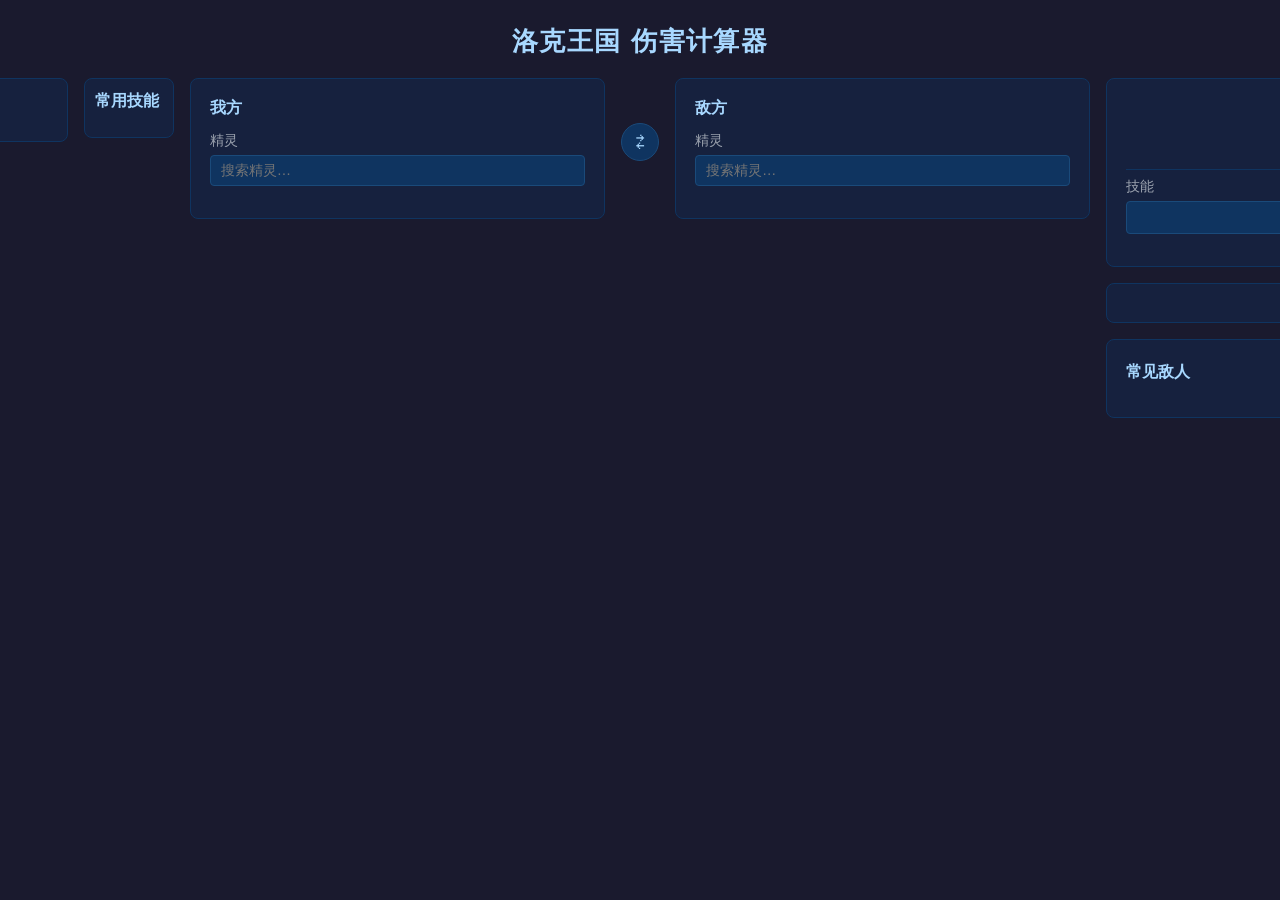
==== commit 68de2e75: "buff" ====
--- a/index.html
+++ b/index.html
@@ -60,11 +60,6 @@
         <section class="panel move-panel">
           <div id="move-info-bar" class="move-info-bar"></div>
           <label class="move-select-label">技能<select id="move-select"></select></label>
-          <div class="param-row">
-            <label>额外威力加成<input id="extra-power" type="number" value="0" min="0"></label>
-            <label>我方攻击 Buff<input id="atk-buff" type="number" value="0" step="1"></label>
-            <label>敌方防守 Buff<input id="def-buff" type="number" value="0" step="1"></label>
-          </div>
         </section>
         <section class="panel power-panel" id="power-panel">
           <div id="power-breakdown" class="power-breakdown"></div>
@@ -91,6 +86,7 @@
 
   <script src="data/moves.js"></script>
   <script src="data/creatures.js"></script>
+  <script src="data/buffs.js"></script>
   <script src="calculator.js"></script>
   <script src="app.js"></script>
 </body>
--- a/style.css
+++ b/style.css
@@ -351,6 +351,7 @@
   border-bottom: 1px solid #0f3460;
 }
 .stat-row--interactive .stat-name  { flex: 1; font-size: 0.88rem; }
+.stat-row--interactive .stat-base  { color: #4a6a9a; font-size: 0.8rem; min-width: 2rem; text-align: right; }
 .stat-row--interactive .stat-value { font-weight: 600; color: #e0e0e0; font-size: 0.88rem; min-width: 2.8rem; text-align: right; }
 
 .nature-btns { display: flex; gap: 2px; flex-shrink: 0; }
@@ -492,6 +493,12 @@
   flex-direction: column;
   gap: 0.15rem;
   min-width: 0;
+  flex: 1;
+}
+.ability-controls {
+  margin-left: auto;
+  flex-shrink: 0;
+  align-self: center;
 }
 .ability-name {
   font-size: 0.82rem;
@@ -739,7 +746,83 @@
 .bar-pct { color: #ffd700; font-size: 0.82rem; }
 
 @media (max-width: 600px) {
-  .battle-row, .param-row { grid-template-columns: 1fr; }
+  .battle-row { grid-template-columns: 1fr; }
   .bar-row { grid-template-columns: 1fr auto; }
   .bar-track { display: none; }
 }
+
+/* ── Buff 栏 ──────────────────────────────────────────────────────────────── */
+.buff-bar {
+  display: flex;
+  flex-wrap: wrap;
+  gap: 0.4rem;
+  padding: 0.4rem 0;
+  border-top: 1px solid #0f3460;
+  margin-top: 0.3rem;
+  min-height: 2rem;
+}
+.buff-bar--empty { border: none; min-height: 0; padding: 0; margin: 0; }
+
+.buff-slot {
+  position: relative;
+  display: flex;
+  flex-direction: column;
+  align-items: center;
+  gap: 2px;
+  cursor: default;
+}
+
+.buff-icon-wrap {
+  position: relative;
+  width: 40px;
+  height: 40px;
+}
+
+.buff-icon {
+  width: 40px;
+  height: 40px;
+  border-radius: 4px;
+  object-fit: contain;
+  opacity: 0.35;
+  transition: opacity 0.15s;
+}
+.buff-slot.active .buff-icon { opacity: 1; }
+
+.buff-stacks {
+  position: absolute;
+  bottom: 1px;
+  right: 1px;
+  background: #555;
+  color: #fff;
+  font-size: 0.65rem;
+  font-weight: 700;
+  min-width: 14px;
+  height: 14px;
+  border-radius: 7px;
+  display: flex;
+  align-items: center;
+  justify-content: center;
+  padding: 0 2px;
+}
+.buff-slot.active .buff-stacks { background: #c0392b; }
+
+/* Tooltip */
+.buff-tooltip {
+  display: none;
+  position: absolute;
+  bottom: calc(100% + 6px);
+  left: 50%;
+  transform: translateX(-50%);
+  background: #0f3460;
+  border: 1px solid #1a4a7a;
+  border-radius: 6px;
+  padding: 0.4rem 0.6rem;
+  white-space: nowrap;
+  z-index: 100;
+  pointer-events: none;
+  flex-direction: column;
+  gap: 2px;
+}
+.buff-slot:hover .buff-tooltip { display: flex; }
+.buff-tooltip-name   { font-size: 0.82rem; font-weight: 600; color: #a8d8ff; }
+.buff-tooltip-effects { font-size: 0.75rem; color: #9ca3af; }
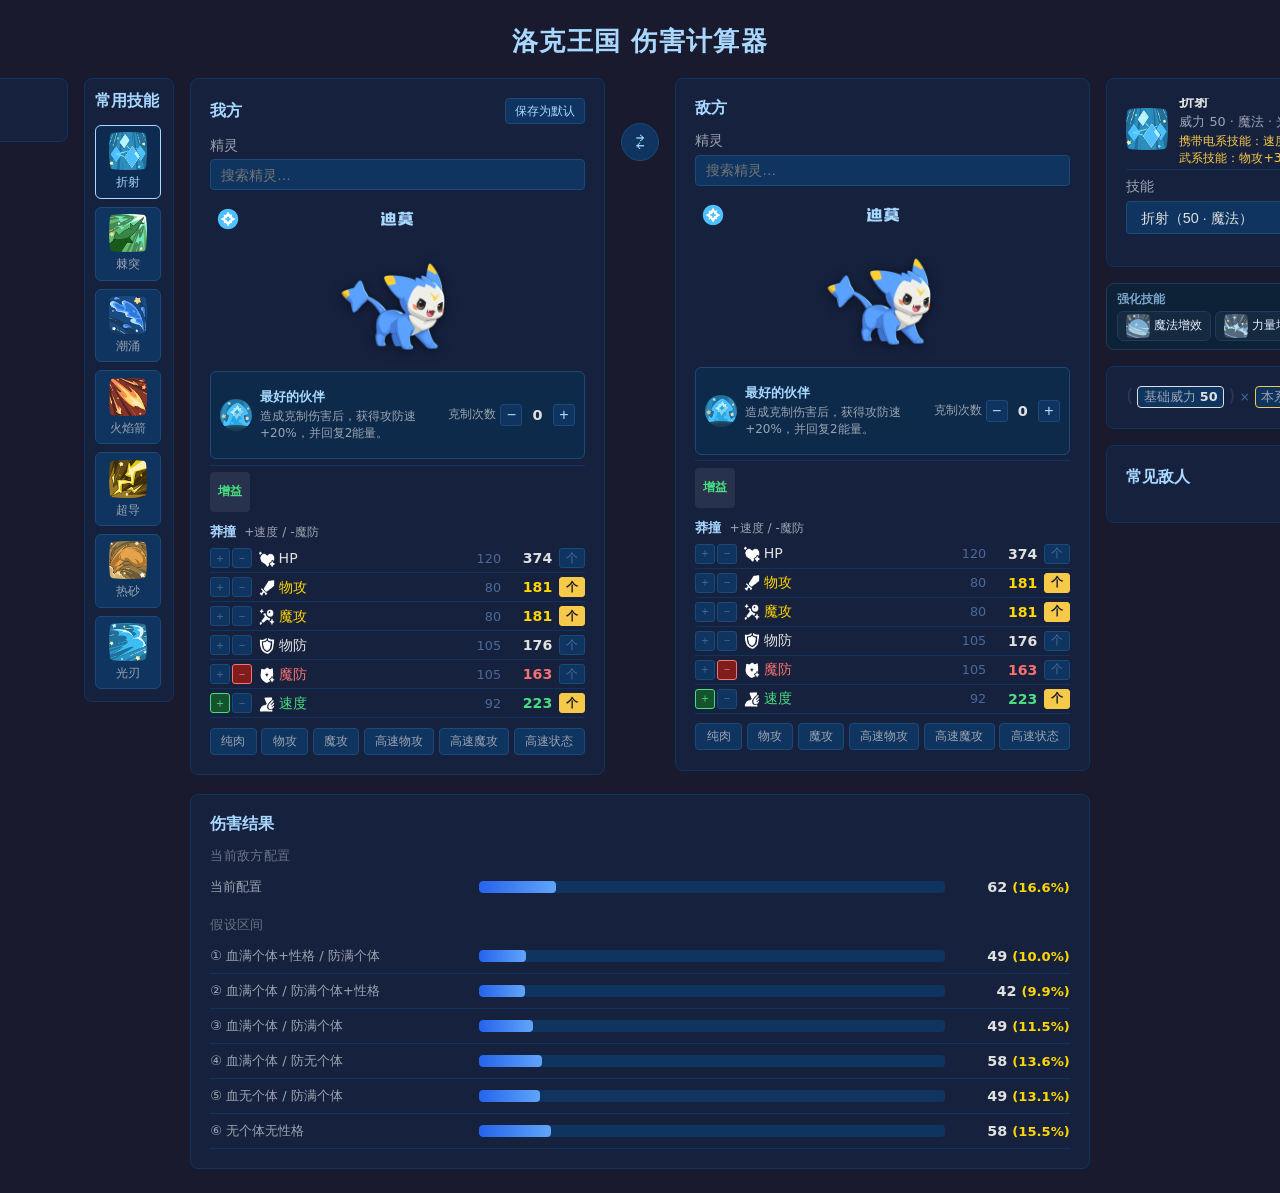
==== commit e020a4ab: "update" ====
--- a/index.html
+++ b/index.html
@@ -61,6 +61,7 @@
           <div id="move-info-bar" class="move-info-bar"></div>
           <label class="move-select-label">技能<select id="move-select"></select></label>
         </section>
+        <div class="move-buff-panel" id="move-buff-panel" style="display:none"></div>
         <section class="panel power-panel" id="power-panel">
           <div id="power-breakdown" class="power-breakdown"></div>
         </section>
--- a/style.css
+++ b/style.css
@@ -777,6 +777,17 @@
   width: 40px;
   height: 40px;
 }
+.buff-label-wrap {
+  display: flex;
+  align-items: center;
+  justify-content: center;
+  background: rgba(255,255,255,0.08);
+  border-radius: 4px;
+  font-size: 0.75rem;
+  font-weight: 700;
+  color: #4ade80;
+  cursor: default;
+}
 
 .buff-icon {
   width: 40px;
@@ -826,3 +837,63 @@
 .buff-slot:hover .buff-tooltip { display: flex; }
 .buff-tooltip-name   { font-size: 0.82rem; font-weight: 600; color: #a8d8ff; }
 .buff-tooltip-effects { font-size: 0.75rem; color: #9ca3af; }
+
+/* 减益 buff 槽（负层数） */
+.buff-slot--debuff.active .buff-stacks { background: #7c3aed; }
+.buff-slot--debuff .buff-label-wrap { color: #f87171; }
+
+/* 强化技能面板 */
+.move-buff-panel {
+  background: #0d2137;
+  border: 1px solid #1e3a5f;
+  border-radius: 8px;
+  padding: 0.5rem 0.6rem;
+  display: flex;
+  flex-wrap: wrap;
+  gap: 4px;
+  align-items: center;
+}
+.move-buff-title {
+  font-size: 0.72rem;
+  font-weight: 700;
+  color: #7da8cc;
+  width: 100%;
+  margin-bottom: 0;
+}
+/* 技能按钮和重置按钮共用基础样式 */
+.move-buff-apply-btn,
+.move-buff-reset-btn {
+  display: flex;
+  align-items: center;
+  height: 30px;        /* 24px图标 + 3px上下padding + 1px边框×2 */
+  border-radius: 6px;
+  padding: 0 8px;
+  cursor: pointer;
+  font-size: 0.78rem;
+  white-space: nowrap;
+  transition: background 0.12s;
+  box-sizing: border-box;
+}
+.move-buff-apply-btn {
+  gap: 4px;
+  background: rgba(255,255,255,0.04);
+  border: 1px solid #1e3a5f;
+  color: #cce5ff;
+}
+.move-buff-apply-btn:hover { background: rgba(255,255,255,0.1); border-color: #3a7bd5; }
+.move-buff-reset-btn {
+  background: rgba(220,50,50,0.15);
+  border: 1px solid #7f2020;
+  color: #f87171;
+}
+.move-buff-reset-btn:hover { background: rgba(220,50,50,0.3); }
+.move-buff-icon {
+  width: 24px;
+  height: 24px;
+  border-radius: 3px;
+  object-fit: contain;
+  flex-shrink: 0;
+}
+.move-buff-name {
+  color: #e2f0ff;
+}
